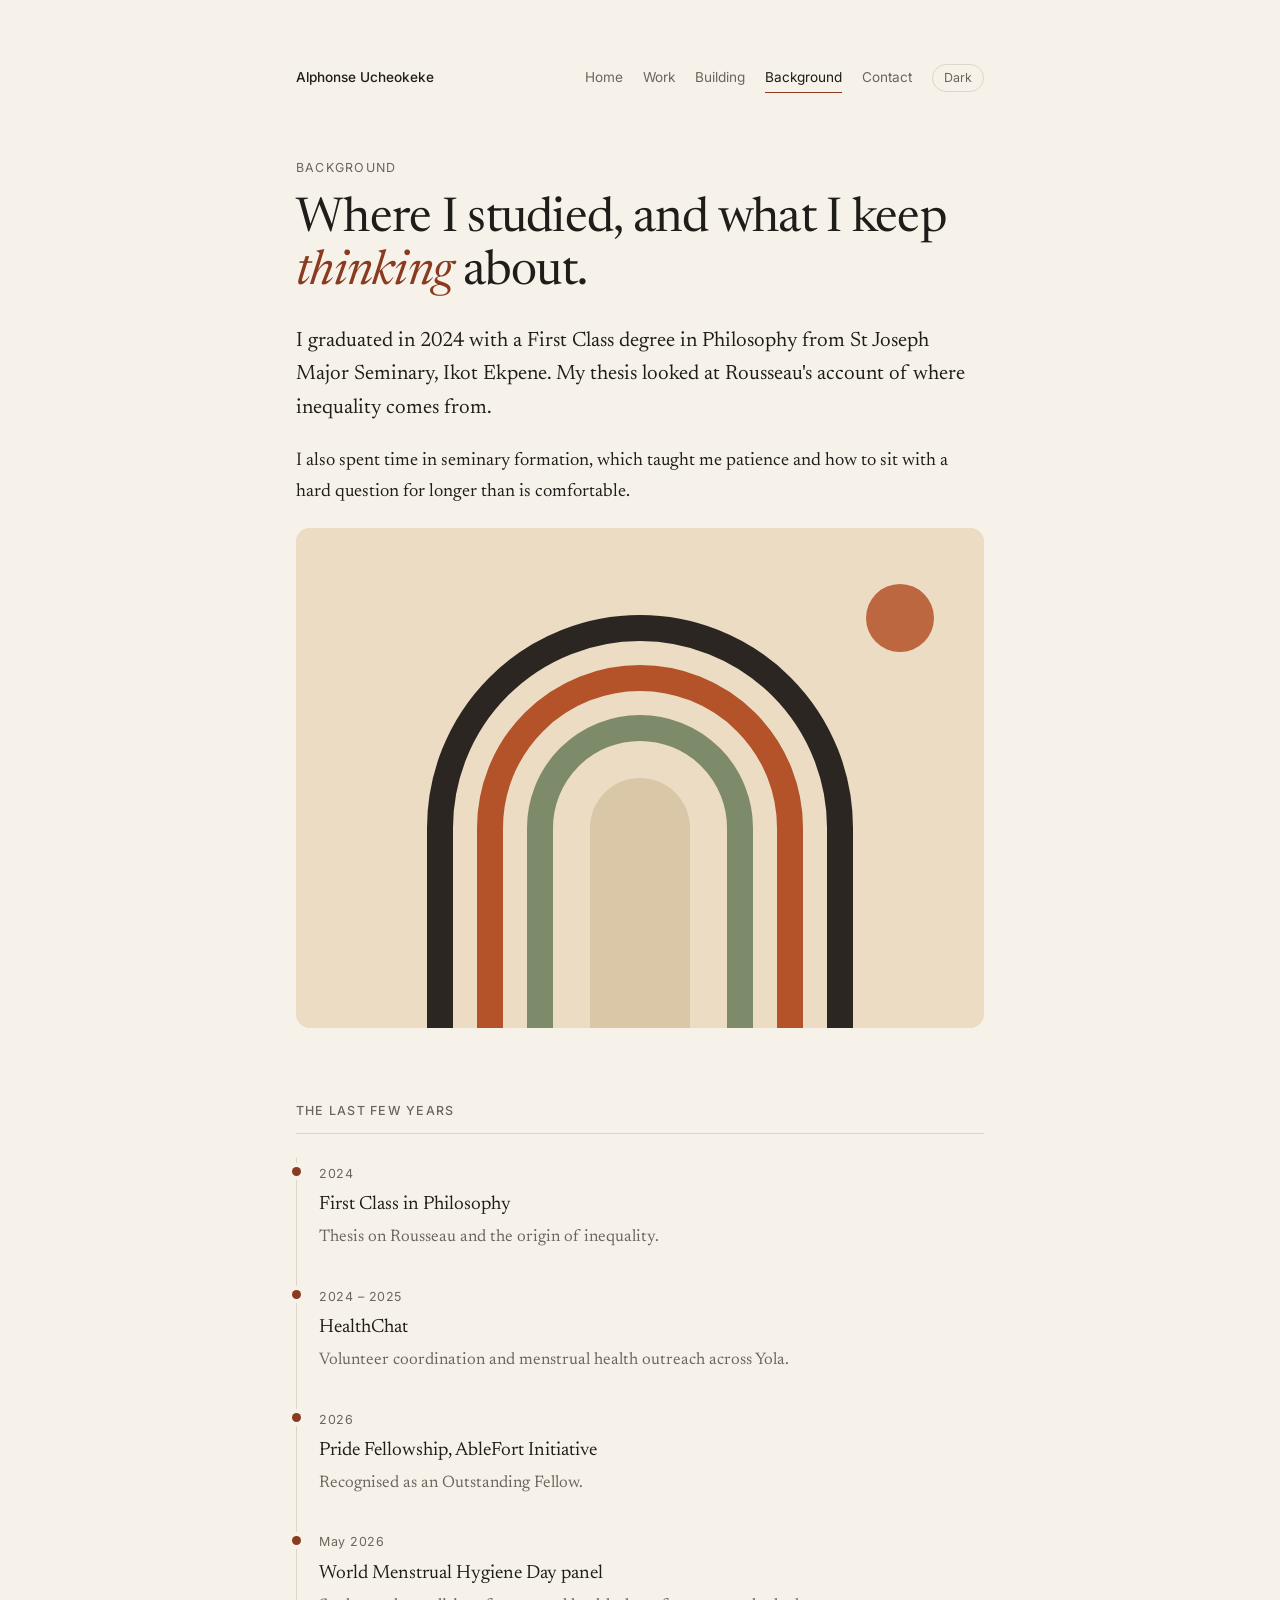
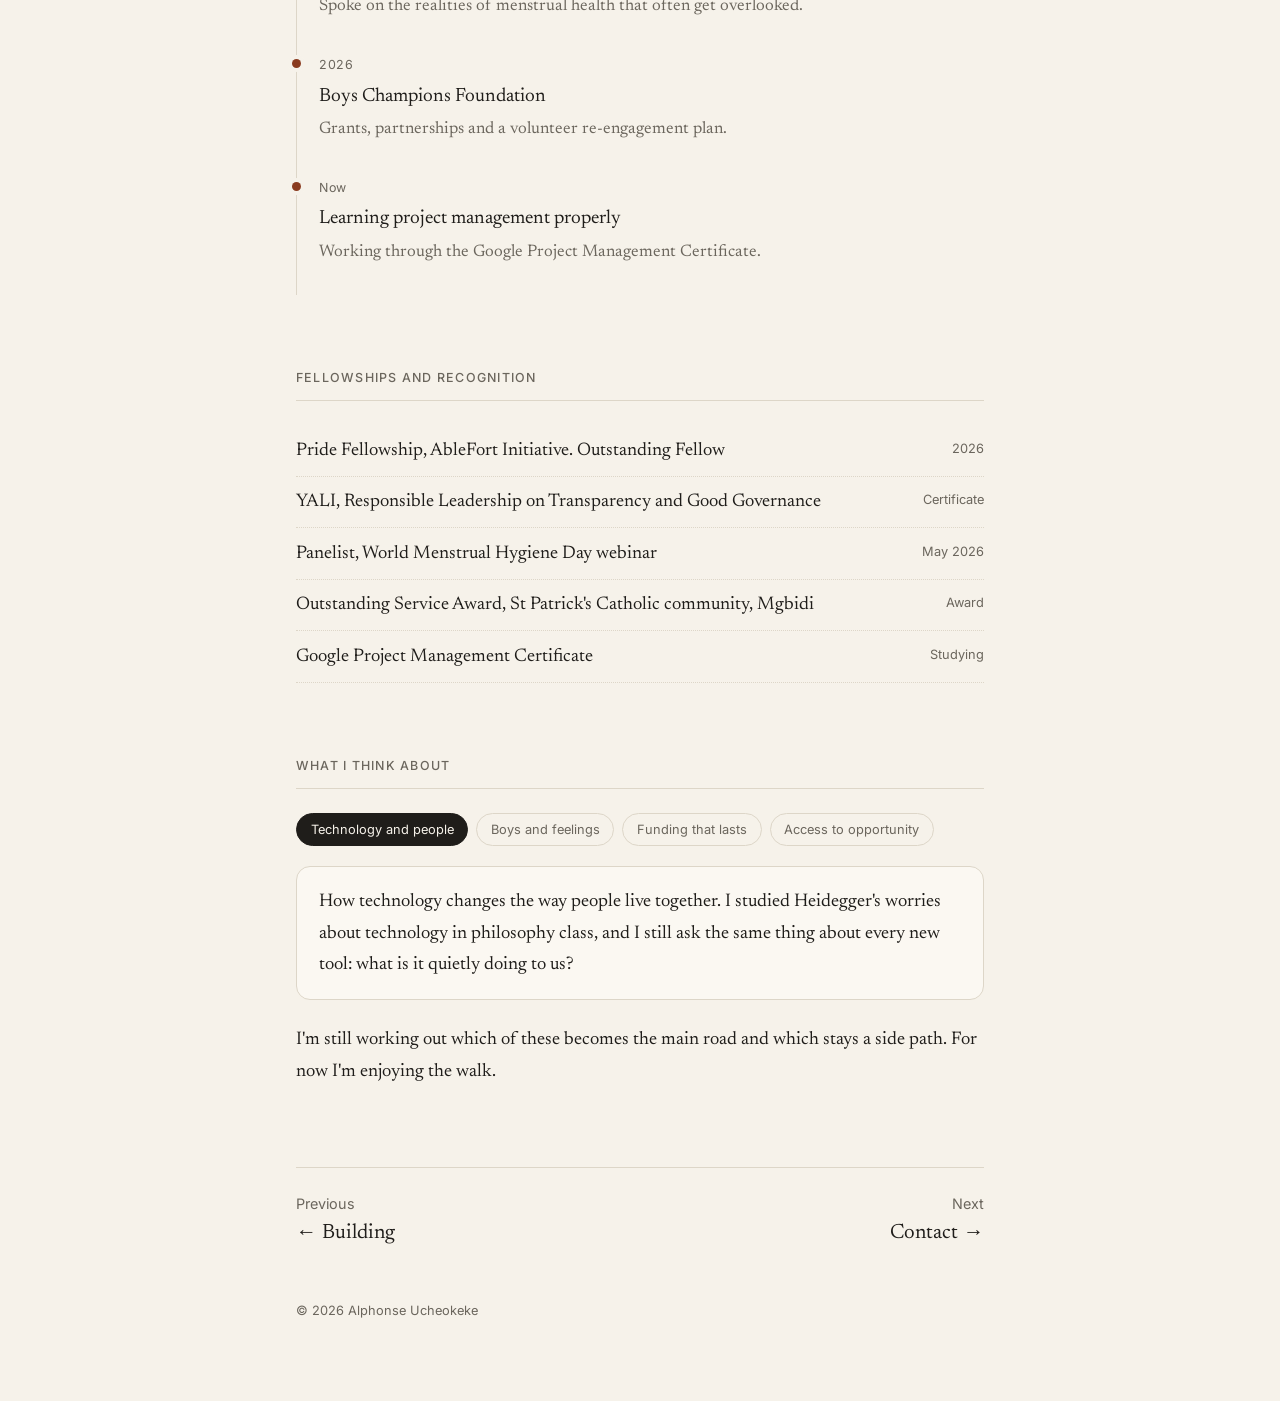
==== background.html @ 7022b351 "first commit" ====
<!DOCTYPE html>
<html lang="en">
<head>
<meta charset="utf-8">
<meta name="viewport" content="width=device-width, initial-scale=1">
<title>Background · Alphonse Ucheokeke</title>
<meta name="description" content="Alphonse's education, fellowships and the questions he keeps coming back to.">
<script>(function(){var r=document.documentElement;r.classList.add("js");try{var t=localStorage.getItem("theme");if(t)r.setAttribute("data-theme",t)}catch(e){}})();</script>
<link rel="preconnect" href="https://fonts.googleapis.com">
<link rel="preconnect" href="https://fonts.gstatic.com" crossorigin>
<link href="https://fonts.googleapis.com/css2?family=Newsreader:ital,opsz,wght@0,6..72,400;0,6..72,500;1,6..72,400&family=Inter:wght@400;500&display=swap" rel="stylesheet">
<link rel="stylesheet" href="style.css">
</head>
<body>
<div class="bar" id="bar"></div>
<div class="page">

  <header>
    <a class="name" href="index.html">Alphonse Ucheokeke</a>
    <nav>
      <a href="index.html">Home</a>
      <a href="work.html">Work</a>
      <a href="building.html">Building</a>
      <a href="background.html" aria-current="page">Background</a>
      <a href="contact.html">Contact</a>
      <button class="theme" id="theme" type="button" aria-label="Switch between light and dark">Dark</button>
    </nav>
  </header>

  <main>
    <p class="eyebrow">Background</p>
    <h1>Where I studied, and what I keep <em>thinking</em> about.</h1>
    <p class="lede">
      I graduated in 2024 with a First Class degree in Philosophy from St Joseph Major
      Seminary, Ikot Ekpene. My thesis looked at Rousseau's account of where inequality
      comes from.
    </p>
    <p>
      I also spent time in seminary formation, which taught me patience and how to sit
      with a hard question for longer than is comfortable.
    </p>

    <figure class="banner reveal"><img src="images/card-background.svg" alt="" width="800" height="500"></figure>

    <section>
      <h2>The last few years</h2>
      <ol class="timeline">
        <li class="reveal"><span class="y">2024</span><span class="h">First Class in Philosophy</span><p>Thesis on Rousseau and the origin of inequality.</p></li>
        <li class="reveal"><span class="y">2024 &ndash; 2025</span><span class="h">HealthChat</span><p>Volunteer coordination and menstrual health outreach across Yola.</p></li>
        <li class="reveal"><span class="y">2026</span><span class="h">Pride Fellowship, AbleFort Initiative</span><p>Recognised as an Outstanding Fellow.</p></li>
        <li class="reveal"><span class="y">May 2026</span><span class="h">World Menstrual Hygiene Day panel</span><p>Spoke on the realities of menstrual health that often get overlooked.</p></li>
        <li class="reveal"><span class="y">2026</span><span class="h">Boys Champions Foundation</span><p>Grants, partnerships and a volunteer re-engagement plan.</p></li>
        <li class="reveal"><span class="y">Now</span><span class="h">Learning project management properly</span><p>Working through the Google Project Management Certificate.</p></li>
      </ol>
    </section>

    <section>
      <h2>Fellowships and recognition</h2>
      <ul class="small-list reveal">
        <li><span>Pride Fellowship, AbleFort Initiative. Outstanding Fellow</span><span>2026</span></li>
        <li><span>YALI, Responsible Leadership on Transparency and Good Governance</span><span>Certificate</span></li>
        <li><span>Panelist, World Menstrual Hygiene Day webinar</span><span>May 2026</span></li>
        <li><span>Outstanding Service Award, St Patrick's Catholic community, Mgbidi</span><span>Award</span></li>
        <li><span>Google Project Management Certificate</span><span>Studying</span></li>
      </ul>
    </section>

    <section>
      <h2>What I think about</h2>
      <div class="chips" role="tablist" aria-label="Topics">
        <button class="chip" type="button" role="tab" data-topic="tech" aria-selected="true">Technology and people</button>
        <button class="chip" type="button" role="tab" data-topic="boys" aria-selected="false">Boys and feelings</button>
        <button class="chip" type="button" role="tab" data-topic="funding" aria-selected="false">Funding that lasts</button>
        <button class="chip" type="button" role="tab" data-topic="access" aria-selected="false">Access to opportunity</button>
      </div>
      <div class="topic-panel" id="topic-panel" aria-live="polite">
        <p>How technology changes the way people live together. I studied Heidegger's worries about technology in philosophy class, and I still ask the same thing about every new tool: what is it quietly doing to us?</p>
      </div>
      <p class="reveal" style="margin-top:1.5rem">
        I'm still working out which of these becomes the main road and which stays a
        side path. For now I'm enjoying the walk.
      </p>
    </section>
  </main>

  <div class="pager">
    <a href="building.html">Previous<b>&larr; Building</b></a>
    <a class="next" href="contact.html">Next<b>Contact &rarr;</b></a>
  </div>

  <footer>&copy; <span id="year">2026</span> Alphonse Ucheokeke</footer>

</div>
<script src="main.js"></script>
</body>
</html>
---- style.css ----
:root {
  --bg: #f6f2ea;
  --ink: #1f1d1a;
  --soft: #6b665d;
  --line: #ddd6c8;
  --accent: #8a3b1f;
  --card: #fbf8f2;
  --wash: #efe8da;
}
@media (prefers-color-scheme: dark) {
  :root:not([data-theme="light"]) {
    --bg: #151412;
    --ink: #ece7dc;
    --soft: #9a948a;
    --line: #2e2b27;
    --accent: #d98a62;
    --card: #1c1a17;
    --wash: #201d19;
  }
}
:root[data-theme="dark"] {
  --bg: #151412;
  --ink: #ece7dc;
  --soft: #9a948a;
  --line: #2e2b27;
  --accent: #d98a62;
  --card: #1c1a17;
  --wash: #201d19;
}

* { box-sizing: border-box; }
[hidden] { display: none !important; }
html { -webkit-text-size-adjust: 100%; scroll-behavior: smooth; }

body {
  margin: 0;
  background: var(--bg);
  color: var(--ink);
  font-family: "Newsreader", Georgia, serif;
  font-size: 1.15rem;
  line-height: 1.7;
  animation: fadein .5s ease;
  transition: background .3s, color .3s;
}
body.leaving { opacity: 0; transition: opacity .22s ease; }
@keyframes fadein { from { opacity: 0; } to { opacity: 1; } }

img { display: block; max-width: 100%; }

.page {
  max-width: 46rem;
  margin: 0 auto;
  padding: 4rem 1.5rem 5rem;
}

a {
  color: inherit;
  text-decoration: underline;
  text-decoration-color: var(--line);
  text-underline-offset: 0.2em;
  text-decoration-thickness: 1px;
  transition: text-decoration-color .2s, color .2s;
}
a:hover { color: var(--accent); text-decoration-color: var(--accent); }

button { font: inherit; color: inherit; cursor: pointer; }
:focus-visible { outline: 2px solid var(--accent); outline-offset: 3px; border-radius: 4px; }

/* progress bar */
.bar {
  position: fixed; top: 0; left: 0; width: 100%; height: 2px;
  background: var(--accent);
  transform-origin: left; transform: scaleX(0);
  z-index: 50;
}

/* header */
header {
  display: flex;
  justify-content: space-between;
  align-items: baseline;
  flex-wrap: wrap;
  gap: 0.5rem 1.5rem;
  font-family: "Inter", system-ui, sans-serif;
  font-size: 0.85rem;
  color: var(--soft);
  margin-bottom: 4rem;
}
header a { text-decoration: none; }
header .name { color: var(--ink); font-weight: 500; }
header nav { display: flex; align-items: baseline; flex-wrap: wrap; }
header nav a { margin-left: 1.25rem; padding-bottom: 2px; }
header nav a:first-child { margin-left: 0; }
header nav a:hover { color: var(--ink); }
header nav a[aria-current="page"] { color: var(--ink); border-bottom: 1px solid var(--accent); }
.theme {
  margin-left: 1.25rem;
  background: none; border: 1px solid var(--line); border-radius: 999px;
  padding: .15rem .7rem; font-family: inherit; font-size: .78rem; color: var(--soft);
  transition: border-color .2s, color .2s;
}
.theme:hover { border-color: var(--accent); color: var(--ink); }

/* type */
h1 {
  font-weight: 400;
  font-size: clamp(2.1rem, 6vw, 3rem);
  line-height: 1.12;
  letter-spacing: -0.015em;
  margin: 0 0 1.5rem;
}
h1 em { color: var(--accent); font-style: italic; }
.swap { display: inline-block; transition: opacity .3s, transform .3s; }
.swap.out { opacity: 0; transform: translateY(.18em); }

p { margin: 0 0 1.25rem; }
.lede { font-size: 1.3rem; line-height: 1.6; }

.eyebrow {
  font-family: "Inter", system-ui, sans-serif;
  font-size: 0.78rem; letter-spacing: 0.1em; text-transform: uppercase;
  color: var(--soft); margin: 0 0 1rem;
}

section { margin-top: 4.5rem; }

h2 {
  font-family: "Inter", system-ui, sans-serif;
  font-weight: 500; font-size: 0.78rem; letter-spacing: 0.1em; text-transform: uppercase;
  color: var(--soft);
  margin: 0 0 1.5rem; padding-bottom: 0.75rem;
  border-bottom: 1px solid var(--line);
}
.note { font-family: "Inter", system-ui, sans-serif; font-size: .8rem; color: var(--soft); }

/* reveal on scroll */
.js .reveal { opacity: 0; transform: translateY(16px); transition: opacity .7s ease, transform .7s ease; transition-delay: var(--d, 0s); }
.js .reveal.in { opacity: 1; transform: none; }

/* hero */
.hero { display: grid; grid-template-columns: 1fr 13.5rem; gap: 2.5rem; align-items: center; }
.portrait { margin: 0; }
.portrait img {
  width: 100%; aspect-ratio: 3 / 4; object-fit: cover;
  border-radius: 999px 999px 14px 14px;
  background: var(--wash);
  transition: transform .6s ease;
}
.portrait:hover img { transform: rotate(-1.5deg) scale(1.02); }

.banner { margin: 0 0 3rem; border-radius: 14px; overflow: hidden; background: var(--wash); }
.banner img { width: 100%; aspect-ratio: 21 / 9; object-fit: cover; transition: transform 1.2s ease; }
.banner:hover img { transform: scale(1.04); }

/* marquee */
.marquee {
  overflow: hidden; margin: 3rem 0;
  border-block: 1px solid var(--line);
  font-family: "Inter", system-ui, sans-serif; font-size: .82rem; color: var(--soft);
  white-space: nowrap;
}
.marquee-track { display: inline-flex; padding: .9rem 0; animation: slide 34s linear infinite; }
.marquee:hover .marquee-track { animation-play-state: paused; }
.marquee .grp { display: inline-flex; gap: 2rem; padding-right: 2rem; }
.marquee .grp span::after { content: "•"; margin-left: 2rem; color: var(--accent); }
@keyframes slide { to { transform: translateX(-50%); } }

/* stats */
.stats { display: grid; grid-template-columns: repeat(4, 1fr); gap: 1.25rem; margin: 3rem 0 0; }
.stat b { display: block; font-weight: 400; font-size: 2.4rem; line-height: 1; letter-spacing: -0.02em; color: var(--accent); }
.stat span { display: block; margin-top: .5rem; font-family: "Inter", system-ui, sans-serif; font-size: .78rem; line-height: 1.4; color: var(--soft); }

/* cards */
.cards { display: grid; grid-template-columns: 1fr 1fr; gap: 1.25rem; }
.card {
  display: block; text-decoration: none;
  background: var(--card); border: 1px solid var(--line); border-radius: 14px; overflow: hidden;
  transition: transform .3s ease, border-color .3s;
}
.card:hover { transform: translateY(-4px); border-color: var(--accent); }
.card .pic { overflow: hidden; background: var(--wash); }
.card img { width: 100%; aspect-ratio: 16 / 10; object-fit: cover; transition: transform .6s ease; }
.card:hover img { transform: scale(1.06); }
.card .body { padding: 1rem 1.2rem 1.15rem; }
.card .t { display: flex; justify-content: space-between; align-items: baseline; font-size: 1.25rem; }
.card .t i { font-style: normal; color: var(--accent); transition: transform .3s; }
.card:hover .t i { transform: translateX(4px); }
.card .d { font-family: "Inter", system-ui, sans-serif; font-size: .8rem; color: var(--soft); margin-top: .15rem; }

/* entries */
.entry { margin-bottom: 3rem; }
.entry-fig { margin: 0 0 1.25rem; border-radius: 14px; overflow: hidden; background: var(--wash); }
.entry-fig img { width: 100%; aspect-ratio: 16 / 7; object-fit: cover; transition: transform 1s ease; }
.entry-fig:hover img { transform: scale(1.04); }
.entry-head { display: flex; justify-content: space-between; gap: 1rem; align-items: baseline; margin-bottom: .2rem; }
.entry h3 { font-weight: 500; font-size: 1.3rem; margin: 0; }
.when { font-family: "Inter", system-ui, sans-serif; font-size: .8rem; color: var(--soft); white-space: nowrap; }
.role { font-style: italic; color: var(--soft); margin: 0 0 .7rem; font-size: 1.05rem; }

details { border-top: 1px solid var(--line); border-bottom: 1px solid var(--line); margin-top: 1rem; }
summary {
  list-style: none; cursor: pointer; padding: .8rem 0;
  font-family: "Inter", system-ui, sans-serif; font-size: .88rem;
  display: flex; justify-content: space-between; align-items: center;
}
summary::-webkit-details-marker { display: none; }
summary::after { content: "+"; font-size: 1.2rem; color: var(--accent); transition: transform .25s; }
details[open] summary::after { transform: rotate(45deg); }
details ul { margin: 0 0 1rem; padding-left: 1.1rem; }
details li { margin-bottom: .35rem; font-size: 1.05rem; }

/* chips */
.chips { display: flex; flex-wrap: wrap; gap: .5rem; margin-bottom: 1.25rem; }
.chip {
  font-family: "Inter", system-ui, sans-serif; font-size: .8rem;
  background: none; border: 1px solid var(--line); border-radius: 999px; padding: .3rem .85rem; color: var(--soft);
  transition: all .2s;
}
.chip:hover { border-color: var(--accent); color: var(--ink); }
.chip[aria-pressed="true"], .chip[aria-selected="true"] { background: var(--ink); color: var(--bg); border-color: var(--ink); }

/* things list */
.things { list-style: none; margin: 0; padding: 0; }
.things li { display: flex; justify-content: space-between; gap: 1rem; padding: .65rem 0; border-bottom: 1px dotted var(--line); animation: fadein .35s ease; }
.things .tag { font-family: "Inter", system-ui, sans-serif; font-size: .75rem; color: var(--soft); white-space: nowrap; padding-top: .25rem; }

/* stepper */
.steps { display: flex; flex-wrap: wrap; gap: .45rem; margin-bottom: 1rem; }
.step {
  width: 2.5rem; height: 2.5rem; border-radius: 50%;
  background: none; border: 1px solid var(--line); color: var(--soft);
  font-family: "Inter", system-ui, sans-serif; font-size: .85rem;
  transition: all .2s;
}
.step:hover { border-color: var(--accent); color: var(--ink); }
.step[aria-selected="true"] { background: var(--accent); border-color: var(--accent); color: var(--bg); transform: scale(1.1); }
.step-panel { background: var(--card); border: 1px solid var(--line); border-radius: 14px; padding: 1.2rem 1.4rem; min-height: 7.5rem; }
.step-panel h3 { margin: 0 0 .3rem; font-weight: 500; font-size: 1.25rem; }
.step-panel p { margin: 0; }
.step-panel.swapping { animation: fadein .35s ease; }

/* small list */
.small-list { list-style: none; padding: 0; margin: 0; }
.small-list li { display: flex; justify-content: space-between; gap: 1rem; padding: .6rem 0; border-bottom: 1px dotted var(--line); }
.small-list li span:last-child { font-family: "Inter", system-ui, sans-serif; font-size: .8rem; color: var(--soft); white-space: nowrap; padding-top: .2rem; }

/* timeline */
.timeline { list-style: none; margin: 0; padding: 0 0 0 1.4rem; border-left: 1px solid var(--line); }
.timeline li { position: relative; padding-bottom: 1.8rem; }
.timeline li::before {
  content: ""; position: absolute; left: calc(-1.4rem - 5px); top: .6rem;
  width: 9px; height: 9px; border-radius: 50%; background: var(--accent);
  box-shadow: 0 0 0 4px var(--bg);
}
.timeline .y { font-family: "Inter", system-ui, sans-serif; font-size: .78rem; color: var(--soft); letter-spacing: .04em; }
.timeline .h { display: block; font-size: 1.2rem; }
.timeline p { margin: .1rem 0 0; font-size: 1.05rem; color: var(--soft); }

/* topics */
.topic-panel { background: var(--card); border: 1px solid var(--line); border-radius: 14px; padding: 1.2rem 1.4rem; min-height: 8rem; }
.topic-panel p { margin: 0; }
.topic-panel.swapping { animation: fadein .35s ease; }

/* tools */
.tool { background: var(--card); border: 1px solid var(--line); border-radius: 14px; padding: 1.2rem 1.3rem; }
.tool input[type="search"], .tool textarea, .field input, .field textarea {
  width: 100%; font: inherit; font-size: 1rem; color: var(--ink);
  background: transparent; border: 0; border-bottom: 1px solid var(--line); padding: .5rem 0; border-radius: 0;
  transition: border-color .2s;
}
.tool input:focus, .tool textarea:focus, .field input:focus, .field textarea:focus { outline: none; border-color: var(--accent); }
.tool textarea { resize: vertical; min-height: 5rem; font-size: 1rem; }
.opps { display: grid; grid-template-columns: 1fr 1fr; gap: .8rem; margin-top: 1rem; }
.opp { border: 1px solid var(--line); border-radius: 12px; padding: .8rem .95rem; background: var(--bg); animation: fadein .35s ease; position: relative; }
.opp .k { font-family: "Inter", system-ui, sans-serif; font-size: .7rem; letter-spacing: .08em; text-transform: uppercase; color: var(--accent); }
.opp .n { display: block; font-size: 1.05rem; line-height: 1.3; margin: .15rem 0 .2rem; padding-right: 1.6rem; }
.opp .m { font-family: "Inter", system-ui, sans-serif; font-size: .75rem; color: var(--soft); }
.star { position: absolute; top: .6rem; right: .7rem; background: none; border: 0; font-size: 1.1rem; line-height: 1; color: var(--soft); padding: .1rem; transition: transform .2s, color .2s; }
.star:hover { transform: scale(1.2); }
.star[aria-pressed="true"] { color: var(--accent); }
.empty { color: var(--soft); font-style: italic; margin-top: 1rem; }

.teams { display: grid; grid-template-columns: 1fr 1fr; gap: 1rem; margin-top: 1rem; }
.team { border: 1px solid var(--line); border-radius: 12px; padding: .8rem 1rem; background: var(--bg); min-height: 4rem; }
.team h4 { margin: 0 0 .4rem; font-family: "Inter", system-ui, sans-serif; font-weight: 500; font-size: .75rem; letter-spacing: .08em; text-transform: uppercase; color: var(--accent); }
.team ul { list-style: none; margin: 0; padding: 0; }
.team li { animation: pop .35s ease both; animation-delay: var(--d, 0s); }
@keyframes pop { from { opacity: 0; transform: translateY(8px) scale(.96); } to { opacity: 1; transform: none; } }

.btn {
  display: inline-block; font-family: "Inter", system-ui, sans-serif; font-size: .85rem; text-decoration: none;
  border: 1px solid var(--ink); background: transparent; color: var(--ink);
  border-radius: 999px; padding: .5rem 1.1rem; margin-top: .9rem;
  transition: all .2s;
}
.btn:hover { background: var(--ink); color: var(--bg); }
.btn.primary { background: var(--ink); color: var(--bg); }
.btn.primary:hover { background: var(--accent); border-color: var(--accent); color: #fff; }

.book { display: flex; gap: 1.6rem; align-items: center; }
.book img { width: 8.5rem; flex: none; border-radius: 4px; box-shadow: 0 14px 30px -12px rgba(0,0,0,.45); transform: rotate(-3deg); transition: transform .5s ease; }
.book:hover img { transform: rotate(0) translateY(-4px); }
.book p:last-child { margin-bottom: 0; }

/* contact */
.field { margin-bottom: 1.2rem; }
.field label { display: block; font-family: "Inter", system-ui, sans-serif; font-size: .75rem; letter-spacing: .08em; text-transform: uppercase; color: var(--soft); }
.field textarea { min-height: 7rem; resize: vertical; }
.direct { margin-top: 2.5rem; padding-top: 1.5rem; border-top: 1px solid var(--line); }
.copy { font-family: "Inter", system-ui, sans-serif; font-size: .78rem; background: none; border: 1px solid var(--line); border-radius: 999px; padding: .15rem .7rem; margin-left: .6rem; color: var(--soft); transition: all .2s; }
.copy:hover { border-color: var(--accent); color: var(--ink); }

/* pager */
.pager {
  margin-top: 5rem; padding-top: 1.5rem; border-top: 1px solid var(--line);
  display: flex; justify-content: space-between;
  font-family: "Inter", system-ui, sans-serif; font-size: .9rem;
}
.pager a { text-decoration: none; color: var(--soft); }
.pager a:hover { color: var(--accent); }
.pager .next { margin-left: auto; text-align: right; }
.pager b { display: block; font-family: "Newsreader", Georgia, serif; font-weight: 400; font-size: 1.3rem; color: var(--ink); transition: color .2s, transform .3s; }
.pager a:hover b { color: var(--accent); }
.pager .next:hover b { transform: translateX(4px); }
.pager a:not(.next):hover b { transform: translateX(-4px); }

footer { margin-top: 3rem; font-family: "Inter", system-ui, sans-serif; font-size: .8rem; color: var(--soft); }

@media (max-width: 560px) {
  body { font-size: 1.08rem; }
  .page { padding-top: 2.5rem; }
  header { margin-bottom: 3rem; }
  header nav a { margin-left: .9rem; }
  .hero { grid-template-columns: 1fr; gap: 1.8rem; }
  .portrait { order: -1; width: 9rem; }
  .stats { grid-template-columns: 1fr 1fr; row-gap: 1.8rem; }
  .cards, .opps, .teams { grid-template-columns: 1fr; }
  .entry-head { flex-direction: column; gap: 0; }
  .book { flex-direction: column; align-items: flex-start; }
  .banner img { aspect-ratio: 16 / 9; }
}

@media (prefers-reduced-motion: reduce) {
  html { scroll-behavior: auto; }
  *, *::before, *::after { animation: none !important; transition: none !important; }
  .js .reveal { opacity: 1; transform: none; }
}
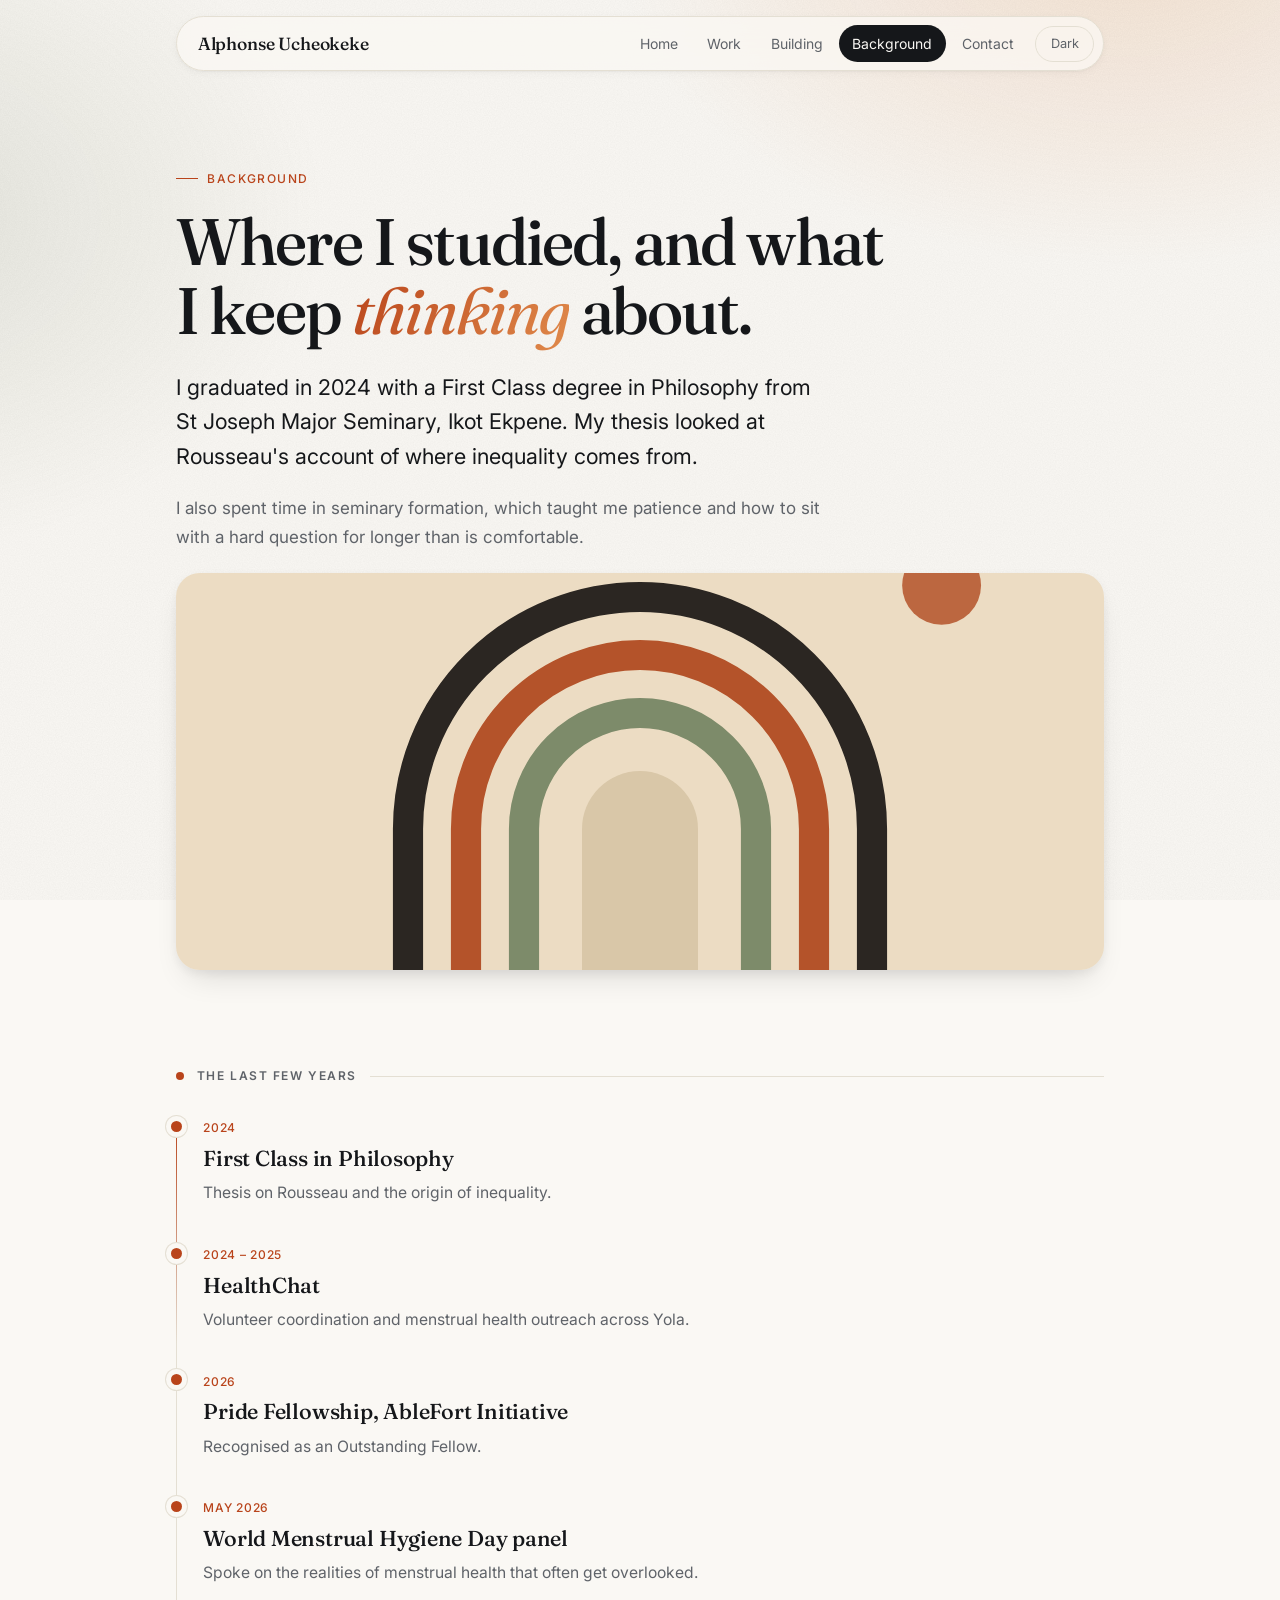
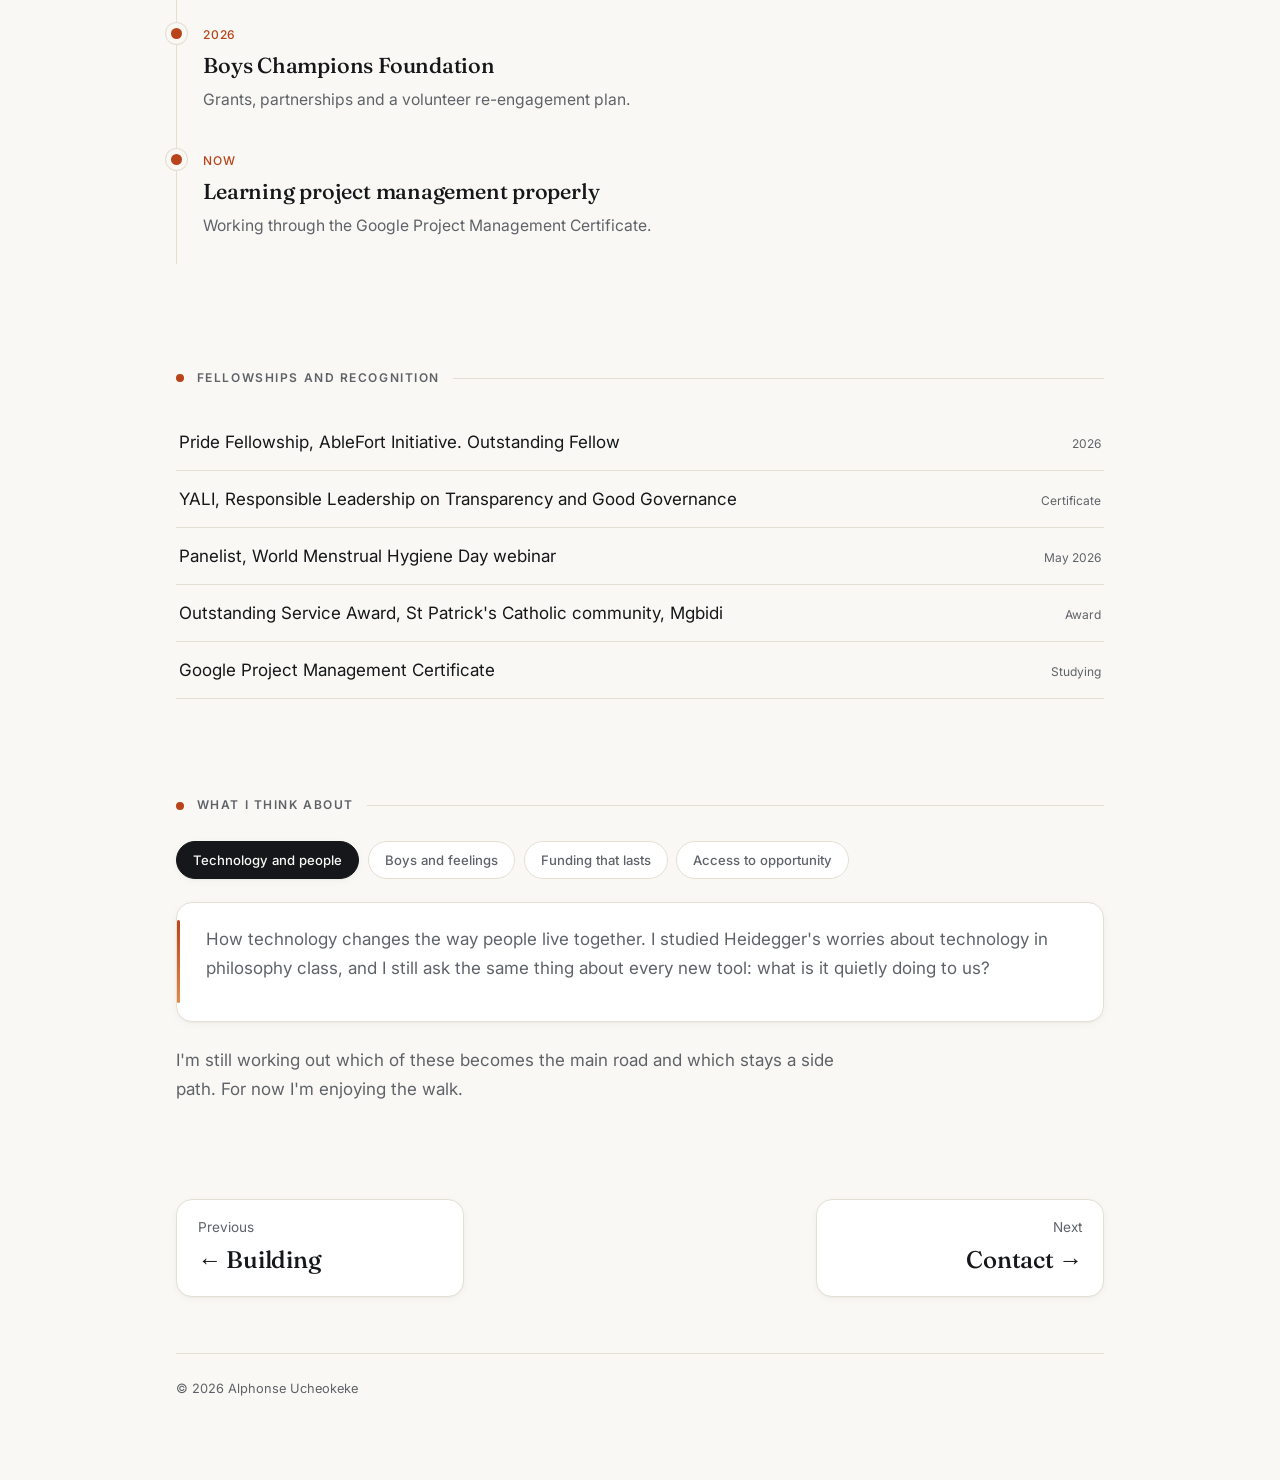
==== commit ae0e5acd: "fix: feel-more modern" ====
--- a/background.html
+++ b/background.html
@@ -9,7 +9,7 @@
 <link rel="preconnect" href="https://fonts.googleapis.com">
 <link rel="preconnect" href="https://fonts.gstatic.com" crossorigin>
 <link href="https://fonts.googleapis.com/css2?family=Newsreader:ital,opsz,wght@0,6..72,400;0,6..72,500;1,6..72,400&family=Inter:wght@400;500&display=swap" rel="stylesheet">
-<link rel="stylesheet" href="style.css">
+   <link rel="stylesheet" href="modern.css">
 </head>
 <body>
 <div class="bar" id="bar"></div>
@@ -92,5 +92,6 @@
 
 </div>
 <script src="main.js"></script>
+<script src="buttons.js"></script>
 </body>
 </html>
--- a/modern.css
+++ b/modern.css
@@ -0,0 +1,583 @@
+/* =====================================================================
+   modern.css  ·  Alphonse Ucheokeke
+   A complete stylesheet for the whole site. It replaces style.css.
+   Uses the same class names as the pages, main.js and buttons.js,
+   so nothing else needs to change.
+
+   Use it by swapping this line in every page's <head>:
+     <link rel="stylesheet" href="style.css">
+   for:
+     <link rel="stylesheet" href="modern.css">
+
+   Quick customising: change the values in the "tokens" block below.
+   ===================================================================== */
+
+@import url("https://fonts.googleapis.com/css2?family=Fraunces:ital,opsz,wght@0,9..144,400;0,9..144,500;0,9..144,600;1,9..144,400;1,9..144,500&family=Inter:wght@400;500;600&display=swap");
+
+/* ---------------------------------------------------------------------
+   1. TOKENS: colours, type, spacing, shadows
+--------------------------------------------------------------------- */
+:root {
+  --serif: "Fraunces", "Newsreader", Georgia, "Times New Roman", serif;
+  --sans: "Inter", system-ui, -apple-system, "Segoe UI", Roboto, sans-serif;
+
+  --bg: #faf8f4;
+  --wash: #f1ede4;
+  --card: #ffffff;
+  --ink: #15171a;
+  --soft: #5f6369;
+  --line: #e4dfd3;
+  --accent: #b9441b;
+  --accent-2: #e08a4b;
+  --on-accent: #ffffff;
+  --glass: rgba(250, 248, 244, .78);
+  --ring: rgba(185, 68, 27, .18);
+  --glow-1: rgba(224, 138, 75, .20);
+  --glow-2: rgba(125, 139, 106, .16);
+
+  --shadow-sm: 0 1px 2px rgba(20, 20, 20, .04), 0 2px 8px rgba(20, 20, 20, .04);
+  --shadow-md: 0 4px 12px rgba(20, 20, 20, .06), 0 16px 32px -12px rgba(20, 20, 20, .14);
+  --shadow-lg: 0 8px 20px rgba(20, 20, 20, .08), 0 30px 60px -20px rgba(20, 20, 20, .22);
+
+  --r-sm: 10px;
+  --r-md: 16px;
+  --r-lg: 24px;
+  --ease: cubic-bezier(.2, .7, .2, 1);
+}
+
+@media (prefers-color-scheme: dark) {
+  :root:not([data-theme="light"]) {
+    --bg: #0e0f10;
+    --wash: #17181a;
+    --card: #151618;
+    --ink: #f2eee5;
+    --soft: #a29f98;
+    --line: #2a2b2d;
+    --accent: #f0905f;
+    --accent-2: #f7b97f;
+    --on-accent: #1d0f07;
+    --glass: rgba(14, 15, 16, .72);
+    --ring: rgba(240, 144, 95, .25);
+    --glow-1: rgba(240, 144, 95, .13);
+    --glow-2: rgba(125, 139, 106, .11);
+    --shadow-sm: 0 1px 2px rgba(0, 0, 0, .4);
+    --shadow-md: 0 8px 24px -8px rgba(0, 0, 0, .6);
+    --shadow-lg: 0 20px 50px -16px rgba(0, 0, 0, .75);
+  }
+  :root:not([data-theme="light"]) img { filter: brightness(.92); }
+}
+:root[data-theme="dark"] {
+  --bg: #0e0f10;
+  --wash: #17181a;
+  --card: #151618;
+  --ink: #f2eee5;
+  --soft: #a29f98;
+  --line: #2a2b2d;
+  --accent: #f0905f;
+  --accent-2: #f7b97f;
+  --on-accent: #1d0f07;
+  --glass: rgba(14, 15, 16, .72);
+  --ring: rgba(240, 144, 95, .25);
+  --glow-1: rgba(240, 144, 95, .13);
+  --glow-2: rgba(125, 139, 106, .11);
+  --shadow-sm: 0 1px 2px rgba(0, 0, 0, .4);
+  --shadow-md: 0 8px 24px -8px rgba(0, 0, 0, .6);
+  --shadow-lg: 0 20px 50px -16px rgba(0, 0, 0, .75);
+}
+:root[data-theme="dark"] img { filter: brightness(.92); }
+
+/* ---------------------------------------------------------------------
+   2. BASE
+--------------------------------------------------------------------- */
+* { box-sizing: border-box; }
+[hidden] { display: none !important; }
+
+html {
+  -webkit-text-size-adjust: 100%;
+  scroll-behavior: smooth;
+  scroll-padding-top: 6rem;
+  scrollbar-color: var(--line) transparent;
+}
+
+body {
+  margin: 0;
+  background: var(--bg);
+  color: var(--ink);
+  font-family: var(--sans);
+  font-size: 1.0625rem;
+  line-height: 1.7;
+  -webkit-font-smoothing: antialiased;
+  text-rendering: optimizeLegibility;
+  animation: fadein .5s ease;
+  transition: background .3s, color .3s;
+}
+body.leaving { opacity: 0; transition: opacity .22s ease; }
+
+/* soft colour glow behind the page */
+body::before {
+  content: "";
+  position: fixed; inset: 0; z-index: -1; pointer-events: none;
+  background:
+    radial-gradient(52rem 34rem at 88% -8%, var(--glow-1), transparent 62%),
+    radial-gradient(46rem 36rem at -8% 24%, var(--glow-2), transparent 58%);
+}
+/* fine paper grain */
+body::after {
+  content: "";
+  position: fixed; inset: 0; z-index: -1; pointer-events: none; opacity: .045;
+  background-image: url("data:image/svg+xml;utf8,<svg xmlns='http://www.w3.org/2000/svg' width='160' height='160'><filter id='n'><feTurbulence type='fractalNoise' baseFrequency='.85' numOctaves='2' stitchTiles='stitch'/><feColorMatrix values='0 0 0 0 0  0 0 0 0 0  0 0 0 0 0  0 0 0 .9 0'/></filter><rect width='100%' height='100%' filter='url(%23n)'/></svg>");
+}
+
+::selection { background: var(--accent); color: var(--on-accent); }
+
+img { display: block; max-width: 100%; height: auto; }
+
+a {
+  color: inherit;
+  text-decoration: underline;
+  text-decoration-color: color-mix(in srgb, var(--accent) 45%, transparent);
+  text-underline-offset: .22em;
+  text-decoration-thickness: 1px;
+  transition: color .2s, text-decoration-color .2s;
+}
+a:hover { color: var(--accent); text-decoration-color: var(--accent); }
+
+button { font: inherit; color: inherit; cursor: pointer; }
+:focus-visible { outline: 2px solid var(--accent); outline-offset: 3px; border-radius: 6px; }
+
+.page {
+  max-width: 62rem;
+  margin: 0 auto;
+  padding: 1rem clamp(1rem, 4vw, 2rem) 5rem;
+}
+
+@keyframes fadein { from { opacity: 0; } to { opacity: 1; } }
+@keyframes pop { from { opacity: 0; transform: translateY(8px) scale(.96); } to { opacity: 1; transform: none; } }
+
+/* ---------------------------------------------------------------------
+   3. READING-PROGRESS BAR
+--------------------------------------------------------------------- */
+.bar {
+  position: fixed; top: 0; left: 0; width: 100%; height: 3px; z-index: 60;
+  background: linear-gradient(90deg, var(--accent), var(--accent-2));
+  transform-origin: left; transform: scaleX(0);
+}
+
+/* ---------------------------------------------------------------------
+   4. HEADER: floating glass bar
+--------------------------------------------------------------------- */
+header {
+  position: sticky; top: .9rem; z-index: 50;
+  display: flex; justify-content: space-between; align-items: center;
+  gap: .5rem 1.25rem; flex-wrap: wrap;
+  margin-bottom: clamp(3rem, 8vw, 5.5rem);
+  padding: .5rem .55rem .5rem 1.3rem;
+  background: var(--glass);
+  -webkit-backdrop-filter: saturate(1.5) blur(16px);
+  backdrop-filter: saturate(1.5) blur(16px);
+  border: 1px solid var(--line);
+  border-radius: 999px;
+  box-shadow: var(--shadow-sm);
+  font-family: var(--sans); font-size: .875rem; color: var(--soft);
+}
+header a { text-decoration: none; }
+header .name { font-family: var(--serif); font-size: 1.1rem; font-weight: 500; color: var(--ink); letter-spacing: -.01em; }
+header nav { display: flex; align-items: center; gap: .15rem; flex-wrap: wrap; }
+header nav a {
+  padding: .42rem .85rem; border-radius: 999px; margin: 0;
+  transition: background .2s, color .2s;
+}
+header nav a:hover { background: var(--wash); color: var(--ink); }
+header nav a[aria-current="page"] { background: var(--ink); color: var(--bg); }
+.theme {
+  margin-left: .35rem;
+  background: none; border: 1px solid var(--line); border-radius: 999px;
+  padding: .38rem .9rem; font-family: var(--sans); font-size: .8rem; color: var(--soft);
+  transition: border-color .2s, color .2s, background .2s;
+}
+.theme:hover { border-color: var(--accent); color: var(--ink); background: var(--wash); }
+
+/* ---------------------------------------------------------------------
+   5. TYPOGRAPHY
+--------------------------------------------------------------------- */
+h1, h2, h3, h4 { text-wrap: balance; }
+p { margin: 0 0 1.3rem; text-wrap: pretty; }
+
+h1 {
+  font-family: var(--serif);
+  font-weight: 500;
+  font-size: clamp(2.35rem, 5.6vw, 4.1rem);
+  line-height: 1.06;
+  letter-spacing: -.028em;
+  max-width: 21ch;
+  margin: 0 0 1.5rem;
+}
+h1 em { font-style: italic; font-weight: 400; color: var(--accent); }
+h1 em:not(:has(.swap)) {
+  background: linear-gradient(120deg, var(--accent), var(--accent-2));
+  -webkit-background-clip: text; background-clip: text; color: transparent;
+}
+.swap {
+  display: inline-block;
+  background: linear-gradient(120deg, var(--accent), var(--accent-2));
+  -webkit-background-clip: text; background-clip: text; color: transparent;
+  transition: opacity .3s, transform .3s;
+}
+.swap.out { opacity: 0; transform: translateY(.18em); }
+
+.lede { font-size: clamp(1.15rem, 2vw, 1.35rem); line-height: 1.6; color: var(--ink); max-width: 40rem; }
+main > p, section > p, .entry > p { max-width: 42rem; }
+p { color: var(--soft); }
+.lede, h1, h2, h3, .entry-head, li p { color: inherit; }
+.lede { color: var(--ink); }
+
+.eyebrow {
+  display: inline-flex; align-items: center; gap: .55rem;
+  font-family: var(--sans); font-size: .75rem; font-weight: 500;
+  letter-spacing: .12em; text-transform: uppercase; color: var(--accent);
+  margin: 0 0 1.1rem;
+}
+.eyebrow::before { content: ""; width: 1.4rem; height: 1px; background: var(--accent); }
+
+section { margin-top: clamp(4rem, 8vw, 6rem); }
+
+h2 {
+  display: flex; align-items: center; gap: .8rem;
+  font-family: var(--sans); font-weight: 600; font-size: .75rem;
+  letter-spacing: .13em; text-transform: uppercase; color: var(--soft);
+  margin: 0 0 1.6rem; padding: 0; border: 0;
+}
+h2::before { content: ""; width: .5rem; height: .5rem; border-radius: 50%; background: var(--accent); flex: none; }
+h2::after { content: ""; flex: 1; height: 1px; background: var(--line); }
+
+.note { font-family: var(--sans); font-size: .8rem; color: var(--soft); }
+
+/* ---------------------------------------------------------------------
+   6. REVEAL ON SCROLL
+--------------------------------------------------------------------- */
+.js .reveal { opacity: 0; transform: translateY(18px); transition: opacity .8s var(--ease), transform .8s var(--ease); transition-delay: var(--d, 0s); }
+.js .reveal.in { opacity: 1; transform: none; }
+
+/* ---------------------------------------------------------------------
+   7. HERO + PORTRAIT
+--------------------------------------------------------------------- */
+.hero { display: grid; grid-template-columns: 1fr minmax(15rem, 19rem); gap: clamp(2rem, 5vw, 4rem); align-items: center; }
+.portrait { position: relative; margin: 0; isolation: isolate; }
+.portrait::after {
+  content: ""; position: absolute; inset: 0; z-index: -1;
+  border: 1px solid var(--accent); border-radius: 999px 999px 18px 18px;
+  transform: translate(14px, 14px); opacity: .55; transition: transform .6s var(--ease);
+}
+.portrait:hover::after { transform: translate(8px, 8px); }
+.portrait img {
+  width: 100%; aspect-ratio: 3 / 4; object-fit: cover;
+  border-radius: 999px 999px 18px 18px;
+  background: var(--wash); box-shadow: var(--shadow-lg);
+  transition: transform .7s var(--ease);
+}
+.portrait:hover img { transform: scale(1.015); }
+
+.banner { margin: 0 0 3rem; border-radius: var(--r-lg); overflow: hidden; background: var(--wash); box-shadow: var(--shadow-md); }
+.banner img { width: 100%; aspect-ratio: 21 / 9; object-fit: cover; transition: transform 1.4s var(--ease); }
+.banner:hover img { transform: scale(1.05); }
+
+/* ---------------------------------------------------------------------
+   8. MARQUEE
+--------------------------------------------------------------------- */
+.marquee {
+  overflow: hidden; margin: clamp(2.5rem, 6vw, 4rem) 0;
+  border-block: 1px solid var(--line);
+  font-family: var(--sans); font-size: .85rem; font-weight: 500; letter-spacing: .03em; color: var(--soft);
+  white-space: nowrap;
+  -webkit-mask-image: linear-gradient(90deg, transparent, #000 10%, #000 90%, transparent);
+  mask-image: linear-gradient(90deg, transparent, #000 10%, #000 90%, transparent);
+}
+.marquee-track { display: inline-flex; padding: 1rem 0; animation: slide 36s linear infinite; }
+.marquee:hover .marquee-track { animation-play-state: paused; }
+.marquee .grp { display: inline-flex; gap: 2rem; padding-right: 2rem; }
+.marquee .grp span::after { content: "✦"; margin-left: 2rem; color: var(--accent); font-size: .7rem; vertical-align: 1px; }
+@keyframes slide { to { transform: translateX(-50%); } }
+
+/* ---------------------------------------------------------------------
+   9. STATS
+--------------------------------------------------------------------- */
+.stats { display: grid; grid-template-columns: repeat(4, 1fr); gap: 1rem; margin: 3rem 0 0; }
+.stat {
+  padding: 1.35rem 1.2rem 1.2rem;
+  background: var(--card); border: 1px solid var(--line); border-radius: var(--r-md);
+  box-shadow: var(--shadow-sm);
+  transition: transform .3s var(--ease), box-shadow .3s, border-color .3s;
+}
+.stat:hover { transform: translateY(-3px); box-shadow: var(--shadow-md); border-color: var(--accent); }
+.stat b {
+  display: block; font-family: var(--serif); font-weight: 500; font-size: clamp(2.2rem, 4vw, 3rem); line-height: 1; letter-spacing: -.03em;
+  background: linear-gradient(120deg, var(--accent), var(--accent-2));
+  -webkit-background-clip: text; background-clip: text; color: transparent;
+}
+.stat span { display: block; margin-top: .65rem; font-size: .8rem; line-height: 1.45; color: var(--soft); }
+
+/* ---------------------------------------------------------------------
+   10. CARDS (home page links)
+--------------------------------------------------------------------- */
+.cards { display: grid; grid-template-columns: 1fr 1fr; gap: 1.25rem; }
+.card {
+  display: block; text-decoration: none; color: var(--ink);
+  background: var(--card); border: 1px solid var(--line); border-radius: var(--r-lg); overflow: hidden;
+  box-shadow: var(--shadow-sm);
+  transition: transform .4s var(--ease), box-shadow .4s, border-color .3s;
+}
+.card:hover { transform: translateY(-6px); box-shadow: var(--shadow-lg); border-color: var(--accent); color: var(--ink); }
+.card .pic { overflow: hidden; background: var(--wash); }
+.card img { width: 100%; aspect-ratio: 16 / 10; object-fit: cover; transition: transform .8s var(--ease); }
+.card:hover img { transform: scale(1.07); }
+.card .body { padding: 1.1rem 1.35rem 1.3rem; }
+.card .t { display: flex; justify-content: space-between; align-items: baseline; font-family: var(--serif); font-size: 1.45rem; font-weight: 500; letter-spacing: -.01em; }
+.card .t i { font-style: normal; font-family: var(--sans); color: var(--accent); transition: transform .3s var(--ease); }
+.card:hover .t i { transform: translateX(6px); }
+.card .d { font-size: .85rem; color: var(--soft); margin-top: .2rem; }
+
+/* ---------------------------------------------------------------------
+   11. WORK ENTRIES + DETAILS
+--------------------------------------------------------------------- */
+.entry {
+  margin-bottom: 2rem; padding: 1.1rem 1.1rem 1.5rem;
+  background: var(--card); border: 1px solid var(--line); border-radius: var(--r-lg);
+  box-shadow: var(--shadow-sm);
+  transition: box-shadow .4s, border-color .3s;
+}
+.entry:hover { box-shadow: var(--shadow-md); border-color: color-mix(in srgb, var(--accent) 40%, var(--line)); }
+.entry-fig { margin: 0 0 1.4rem; border-radius: var(--r-md); overflow: hidden; background: var(--wash); }
+.entry-fig img { width: 100%; aspect-ratio: 16 / 7; object-fit: cover; transition: transform 1.2s var(--ease); }
+.entry:hover .entry-fig img { transform: scale(1.04); }
+.entry > :not(.entry-fig) { margin-left: .5rem; margin-right: .5rem; }
+.entry-head { display: flex; justify-content: space-between; gap: 1rem; align-items: baseline; margin-bottom: .2rem; }
+.entry h3 { font-family: var(--serif); font-weight: 500; font-size: clamp(1.4rem, 3vw, 1.7rem); letter-spacing: -.015em; margin: 0; }
+.when {
+  font-family: var(--sans); font-size: .75rem; font-weight: 500; color: var(--soft); white-space: nowrap;
+  border: 1px solid var(--line); border-radius: 999px; padding: .15rem .65rem;
+}
+.role { font-family: var(--serif); font-style: italic; color: var(--accent); margin: 0 0 .8rem; font-size: 1.05rem; }
+
+details { border-top: 1px solid var(--line); margin-top: 1.1rem; }
+summary {
+  list-style: none; cursor: pointer; padding: .95rem 0;
+  font-family: var(--sans); font-size: .9rem; font-weight: 500; color: var(--ink);
+  display: flex; justify-content: space-between; align-items: center;
+}
+summary::-webkit-details-marker { display: none; }
+summary::after {
+  content: "+"; display: grid; place-items: center; width: 1.7rem; height: 1.7rem;
+  border: 1px solid var(--line); border-radius: 50%; font-size: 1.1rem; line-height: 1; color: var(--accent);
+  transition: transform .3s var(--ease), background .2s, border-color .2s;
+}
+summary:hover::after { border-color: var(--accent); background: var(--wash); }
+details[open] summary::after { transform: rotate(45deg); }
+details ul { margin: 0 0 .5rem; padding-left: 1.15rem; color: var(--soft); }
+details li { margin-bottom: .5rem; font-size: .98rem; }
+details li::marker { color: var(--accent); }
+
+/* ---------------------------------------------------------------------
+   12. CHIPS + BUTTONS
+--------------------------------------------------------------------- */
+.chips { display: flex; flex-wrap: wrap; gap: .55rem; margin-bottom: 1.4rem; }
+.chip {
+  font-family: var(--sans); font-size: .82rem; font-weight: 500;
+  background: var(--card); border: 1px solid var(--line); border-radius: 999px; padding: .42rem 1rem; color: var(--soft);
+  transition: all .25s var(--ease);
+}
+.chip:hover { border-color: var(--accent); color: var(--ink); transform: translateY(-1px); }
+.chip[aria-pressed="true"], .chip[aria-selected="true"] { background: var(--ink); color: var(--bg); border-color: var(--ink); box-shadow: var(--shadow-sm); }
+
+.btn {
+  display: inline-block; font-family: var(--sans); font-size: .9rem; font-weight: 500; text-decoration: none; line-height: 1.2;
+  border: 1px solid var(--ink); background: transparent; color: var(--ink);
+  border-radius: 999px; padding: .75rem 1.4rem; margin-top: 1rem;
+  transition: background .25s, color .25s, border-color .25s, box-shadow .25s;
+}
+.btn:hover { background: var(--ink); color: var(--bg); }
+.btn.primary {
+  border-color: transparent; color: var(--on-accent);
+  background: linear-gradient(135deg, var(--accent), var(--accent-2));
+  box-shadow: 0 6px 18px -6px var(--accent);
+}
+.btn.primary:hover { color: var(--on-accent); box-shadow: 0 10px 26px -6px var(--accent); filter: saturate(1.1); }
+
+/* ---------------------------------------------------------------------
+   13. THINGS LIST + STEPPER
+--------------------------------------------------------------------- */
+.things { list-style: none; margin: 0; padding: 0; }
+.things li {
+  display: flex; justify-content: space-between; align-items: center; gap: 1rem;
+  padding: .9rem 1rem; border-radius: var(--r-sm);
+  box-shadow: inset 0 -1px var(--line);
+  transition: background .2s, padding-left .3s var(--ease);
+  animation: fadein .35s ease;
+}
+.things li:hover { background: var(--wash); padding-left: 1.4rem; }
+.things .tag {
+  font-family: var(--sans); font-size: .72rem; font-weight: 500; color: var(--accent); white-space: nowrap;
+  border: 1px solid color-mix(in srgb, var(--accent) 40%, var(--line)); border-radius: 999px; padding: .12rem .65rem;
+}
+
+.steps { display: flex; flex-wrap: wrap; gap: .5rem; margin-bottom: 1.2rem; }
+.step {
+  width: 2.8rem; height: 2.8rem; border-radius: 50%;
+  background: var(--card); border: 1px solid var(--line); color: var(--soft);
+  font-family: var(--sans); font-size: .9rem; font-weight: 500;
+  transition: all .3s var(--ease);
+}
+.step:hover { border-color: var(--accent); color: var(--ink); transform: translateY(-2px); }
+.step[aria-selected="true"] {
+  background: linear-gradient(135deg, var(--accent), var(--accent-2)); border-color: transparent; color: var(--on-accent);
+  transform: scale(1.12); box-shadow: 0 6px 16px -6px var(--accent);
+}
+.step-panel, .topic-panel {
+  position: relative; background: var(--card); border: 1px solid var(--line); border-radius: var(--r-md);
+  padding: 1.4rem 1.6rem 1.4rem 1.8rem; min-height: 7.5rem; box-shadow: var(--shadow-sm);
+}
+.step-panel::before, .topic-panel::before {
+  content: ""; position: absolute; left: 0; top: 1.1rem; bottom: 1.1rem; width: 3px; border-radius: 3px;
+  background: linear-gradient(var(--accent), var(--accent-2));
+}
+.step-panel h3 { margin: 0 0 .35rem; font-family: var(--serif); font-weight: 500; font-size: 1.4rem; letter-spacing: -.01em; }
+.step-panel p, .topic-panel p { margin: 0; }
+.step-panel.swapping, .topic-panel.swapping { animation: fadein .35s ease; }
+
+/* ---------------------------------------------------------------------
+   14. SMALL LIST + TIMELINE
+--------------------------------------------------------------------- */
+.small-list { list-style: none; padding: 0; margin: 0; }
+.small-list li {
+  display: flex; justify-content: space-between; gap: 1rem; align-items: baseline;
+  padding: .85rem .2rem; border-bottom: 1px solid var(--line);
+}
+.small-list li span:first-child { color: var(--ink); }
+.small-list li span:last-child { font-family: var(--sans); font-size: .75rem; color: var(--soft); white-space: nowrap; }
+
+.timeline { list-style: none; margin: 0; padding: 0 0 0 1.7rem; position: relative; }
+.timeline::before { content: ""; position: absolute; left: 0; top: .5rem; bottom: .5rem; width: 1px; background: linear-gradient(var(--accent), var(--line) 30%, var(--line)); }
+.timeline li { position: relative; padding-bottom: 2rem; }
+.timeline li::before {
+  content: ""; position: absolute; left: calc(-1.7rem - 5px); top: .55rem;
+  width: 11px; height: 11px; border-radius: 50%; background: var(--accent);
+  box-shadow: 0 0 0 5px var(--bg), 0 0 0 6px var(--line);
+}
+.timeline .y { font-family: var(--sans); font-size: .75rem; font-weight: 500; color: var(--accent); letter-spacing: .06em; text-transform: uppercase; }
+.timeline .h { display: block; font-family: var(--serif); font-size: 1.35rem; font-weight: 500; letter-spacing: -.01em; }
+.timeline p { margin: .15rem 0 0; font-size: .98rem; color: var(--soft); }
+
+/* ---------------------------------------------------------------------
+   15. TOOLS (OpportunityOS demo, team shuffler)
+--------------------------------------------------------------------- */
+.tool { background: var(--card); border: 1px solid var(--line); border-radius: var(--r-lg); padding: 1.4rem; box-shadow: var(--shadow-md); }
+input[type="search"], input[type="text"], input[type="email"], textarea {
+  width: 100%; font: inherit; font-size: 1rem; color: var(--ink);
+  background: var(--bg); border: 1px solid var(--line); border-radius: var(--r-sm);
+  padding: .8rem 1rem; transition: border-color .2s, box-shadow .2s, background .2s;
+}
+input:focus, textarea:focus { outline: none; border-color: var(--accent); box-shadow: 0 0 0 4px var(--ring); }
+::placeholder { color: var(--soft); opacity: .7; }
+textarea { resize: vertical; min-height: 6rem; }
+
+.opps { display: grid; grid-template-columns: 1fr 1fr; gap: .85rem; margin-top: 1.1rem; }
+.opp {
+  position: relative; background: var(--bg); border: 1px solid var(--line); border-radius: var(--r-md); padding: 1rem 1.1rem;
+  animation: fadein .35s ease; transition: transform .3s var(--ease), border-color .3s, box-shadow .3s;
+}
+.opp:hover { transform: translateY(-3px); border-color: var(--accent); box-shadow: var(--shadow-md); }
+.opp .k { font-family: var(--sans); font-size: .68rem; font-weight: 600; letter-spacing: .1em; text-transform: uppercase; color: var(--accent); }
+.opp .n { display: block; font-family: var(--serif); font-size: 1.15rem; line-height: 1.25; margin: .25rem 0 .3rem; padding-right: 1.8rem; }
+.opp .m { font-family: var(--sans); font-size: .75rem; color: var(--soft); }
+.star {
+  position: absolute; top: .75rem; right: .8rem; background: none; border: 0; padding: .1rem;
+  font-size: 1.2rem; line-height: 1; color: var(--soft); transition: transform .25s var(--ease), color .2s;
+}
+.star:hover { transform: scale(1.25) rotate(8deg); color: var(--accent); }
+.star[aria-pressed="true"] { color: var(--accent); }
+.empty { color: var(--soft); font-style: italic; margin-top: 1rem; }
+
+.teams { display: grid; grid-template-columns: 1fr 1fr; gap: 1rem; margin-top: 1.1rem; }
+.team { background: var(--bg); border: 1px solid var(--line); border-radius: var(--r-md); padding: 1rem 1.2rem; min-height: 4.5rem; }
+.team h4 { margin: 0 0 .5rem; font-family: var(--sans); font-weight: 600; font-size: .72rem; letter-spacing: .1em; text-transform: uppercase; color: var(--accent); }
+.team ul { list-style: none; margin: 0; padding: 0; }
+.team li { padding: .2rem 0; animation: pop .4s var(--ease) both; animation-delay: var(--d, 0s); }
+
+.book { display: flex; gap: 2rem; align-items: center; }
+.book img { width: 9.5rem; flex: none; border-radius: 6px; box-shadow: var(--shadow-lg); transform: rotate(-3deg); transition: transform .6s var(--ease); }
+.book:hover img { transform: rotate(0) translateY(-6px); }
+.book p:last-child { margin-bottom: 0; }
+
+/* ---------------------------------------------------------------------
+   16. CONTACT FORM
+--------------------------------------------------------------------- */
+#mailform { max-width: 36rem; }
+.field { margin-bottom: 1.25rem; }
+.field label { display: block; margin-bottom: .4rem; font-family: var(--sans); font-size: .72rem; font-weight: 600; letter-spacing: .1em; text-transform: uppercase; color: var(--soft); }
+.field textarea { min-height: 8rem; }
+.direct { margin-top: 3rem; padding-top: 1.6rem; border-top: 1px solid var(--line); }
+.copy {
+  font-family: var(--sans); font-size: .78rem; font-weight: 500; background: var(--card);
+  border: 1px solid var(--line); border-radius: 999px; padding: .25rem .85rem; margin-left: .6rem; color: var(--soft);
+  transition: all .2s;
+}
+.copy:hover { border-color: var(--accent); color: var(--ink); }
+
+/* ---------------------------------------------------------------------
+   17. PAGER + FOOTER
+--------------------------------------------------------------------- */
+.pager { margin-top: clamp(4rem, 8vw, 6rem); display: flex; justify-content: space-between; gap: 1rem; font-family: var(--sans); font-size: .85rem; }
+.pager a {
+  display: block; flex: 0 1 18rem; min-width: 9rem; text-decoration: none; color: var(--soft);
+  background: var(--card); border: 1px solid var(--line); border-radius: var(--r-md); padding: 1rem 1.3rem;
+  box-shadow: var(--shadow-sm); transition: transform .3s var(--ease), border-color .3s, box-shadow .3s;
+}
+.pager a:hover { border-color: var(--accent); box-shadow: var(--shadow-md); color: var(--soft); transform: translateY(-3px); }
+.pager .next { margin-left: auto; text-align: right; }
+.pager b { display: block; font-family: var(--serif); font-weight: 500; font-size: 1.5rem; letter-spacing: -.01em; color: var(--ink); transition: color .2s; }
+.pager a:hover b { color: var(--accent); }
+
+footer {
+  margin-top: 3.5rem; padding-top: 1.5rem; border-top: 1px solid var(--line);
+  font-family: var(--sans); font-size: .8rem; color: var(--soft);
+}
+
+/* ---------------------------------------------------------------------
+   18. RESPONSIVE
+--------------------------------------------------------------------- */
+@media (max-width: 860px) {
+  .hero { grid-template-columns: 1fr; gap: 2rem; }
+  .portrait { order: -1; width: min(11rem, 55%); }
+  .stats { grid-template-columns: 1fr 1fr; }
+}
+@media (max-width: 640px) {
+  body { font-size: 1rem; }
+  header { border-radius: 22px; padding: .6rem .7rem .6rem 1.1rem; top: .6rem; }
+  header nav { width: 100%; overflow-x: auto; flex-wrap: nowrap; scrollbar-width: none; margin-top: .15rem; }
+  header nav::-webkit-scrollbar { display: none; }
+  header nav a, .theme { flex: none; }
+  .cards, .opps, .teams { grid-template-columns: 1fr; }
+  .entry-head { flex-direction: column; align-items: flex-start; gap: .4rem; }
+  .entry > :not(.entry-fig) { margin-left: .2rem; margin-right: .2rem; }
+  .book { flex-direction: column; align-items: flex-start; }
+  .banner img { aspect-ratio: 16 / 9; }
+  .things li { flex-direction: column; align-items: flex-start; gap: .35rem; }
+  .small-list li { flex-direction: column; gap: .2rem; }
+  .pager a { flex: 1 1 0; padding: .85rem 1rem; }
+}
+
+/* ---------------------------------------------------------------------
+   19. ACCESSIBILITY + PRINT
+--------------------------------------------------------------------- */
+@media (prefers-reduced-motion: reduce) {
+  html { scroll-behavior: auto; }
+  *, *::before, *::after { animation: none !important; transition: none !important; }
+  .js .reveal { opacity: 1; transform: none; }
+}
+
+@media print {
+  body::before, body::after, .bar, header, .marquee, .pager, .theme, .btn, .copy, .tool, #mailform { display: none !important; }
+  body { background: #fff; color: #000; font-size: 11pt; }
+  .js .reveal { opacity: 1 !important; transform: none !important; }
+  a { color: #000; text-decoration: none; }
+  .entry, .stat, .card { box-shadow: none; border-color: #ccc; break-inside: avoid; }
+}
